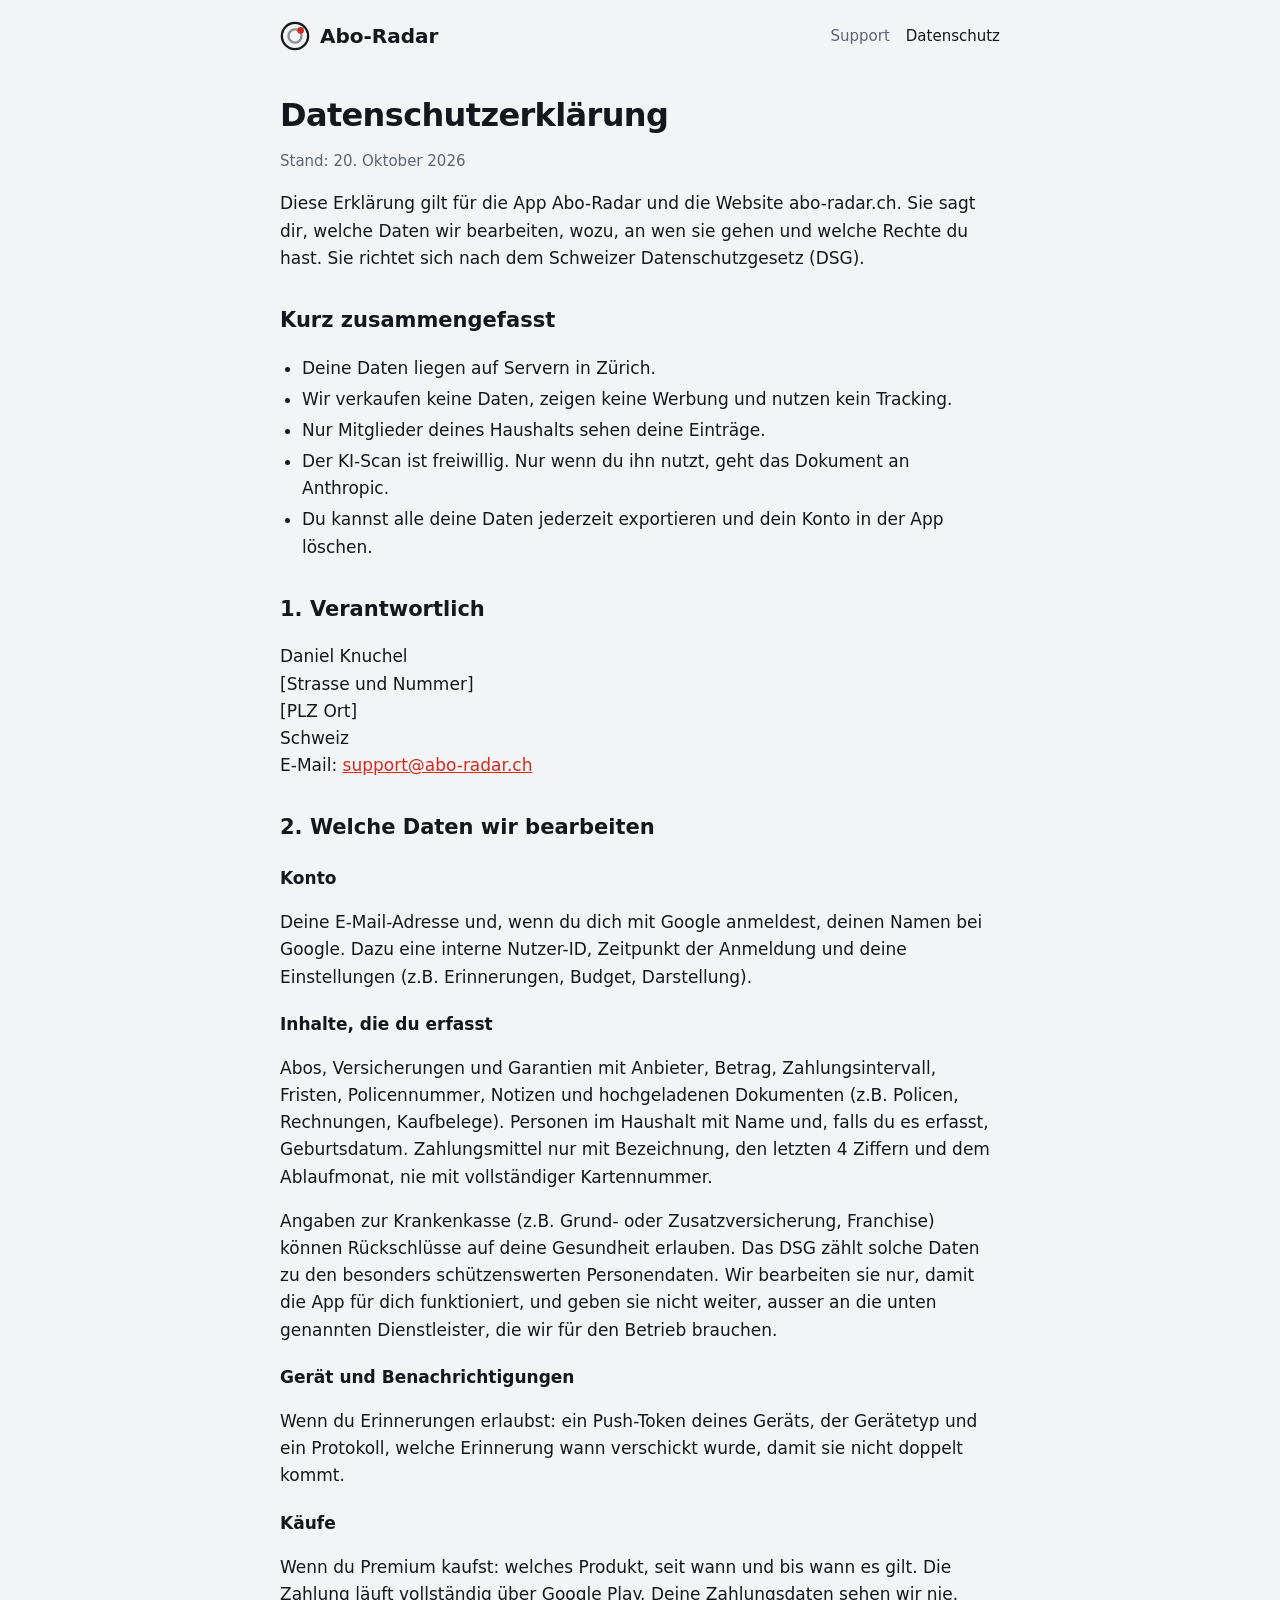
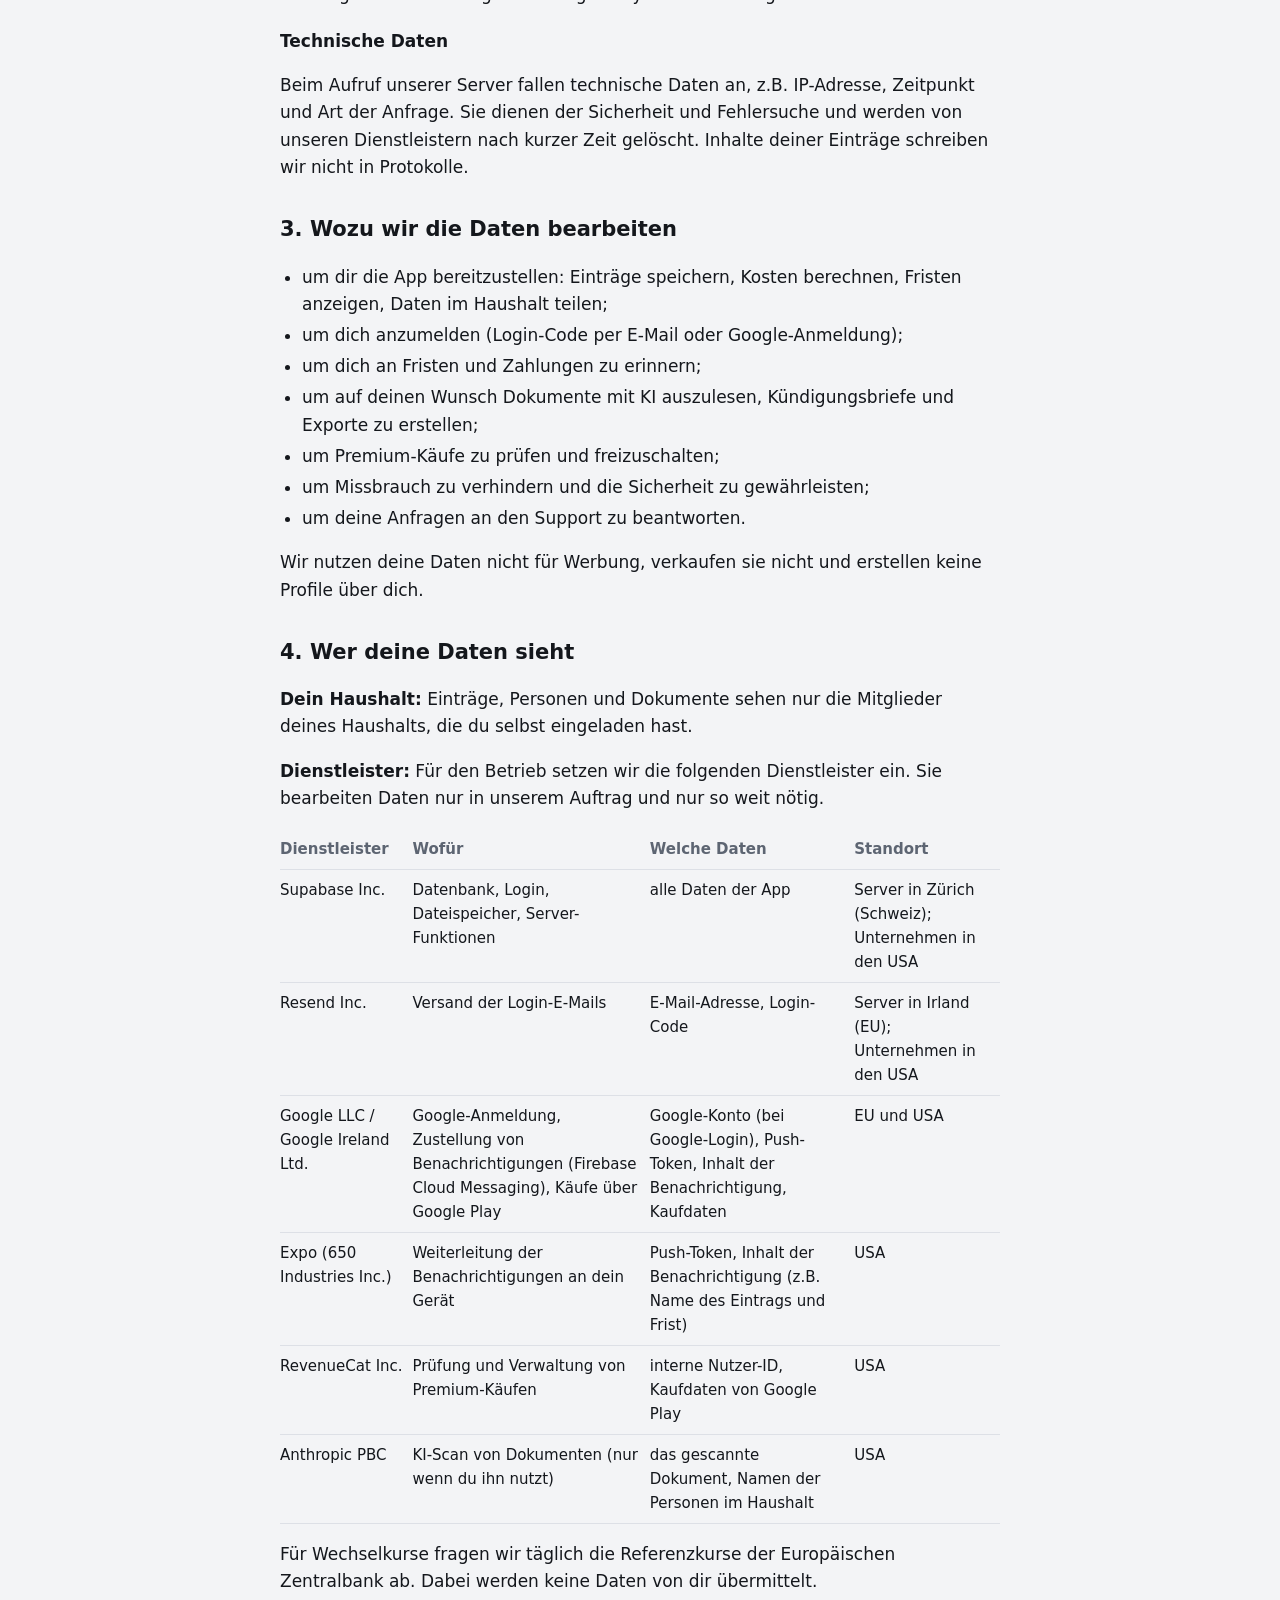
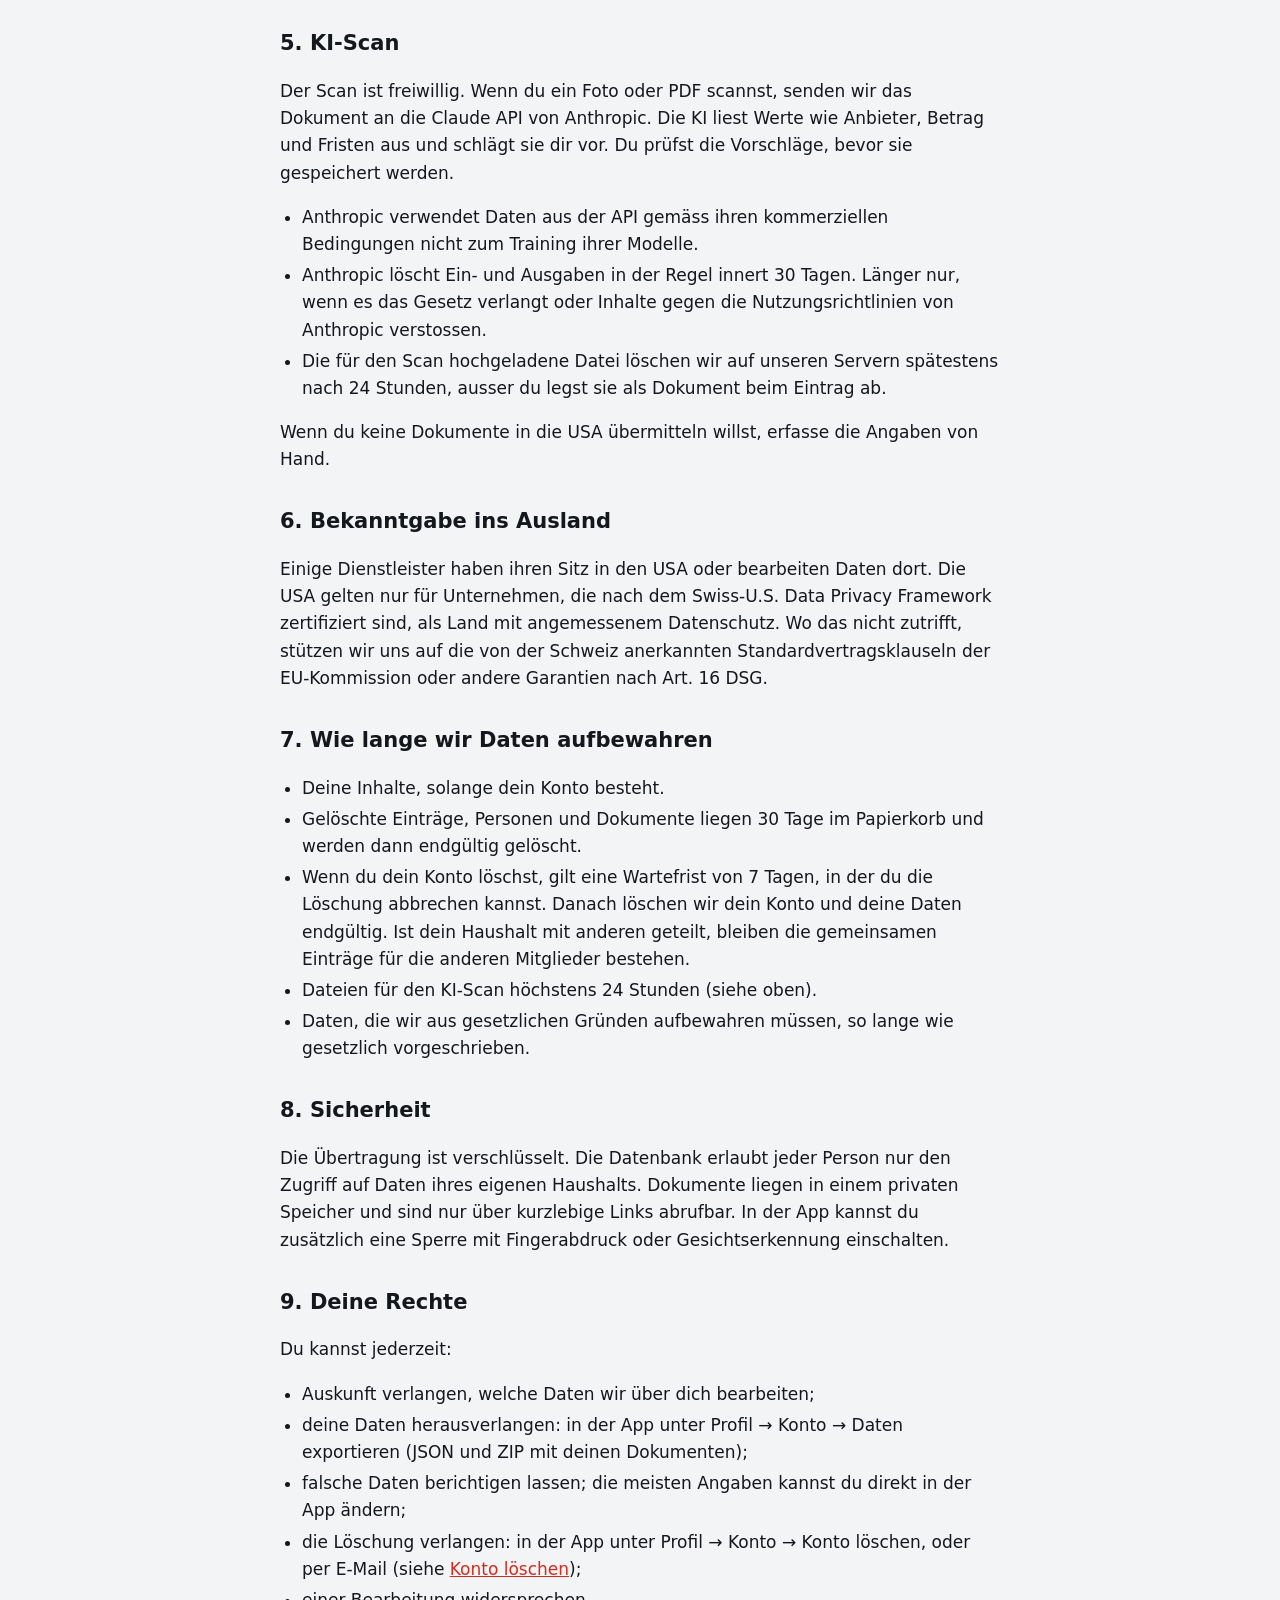
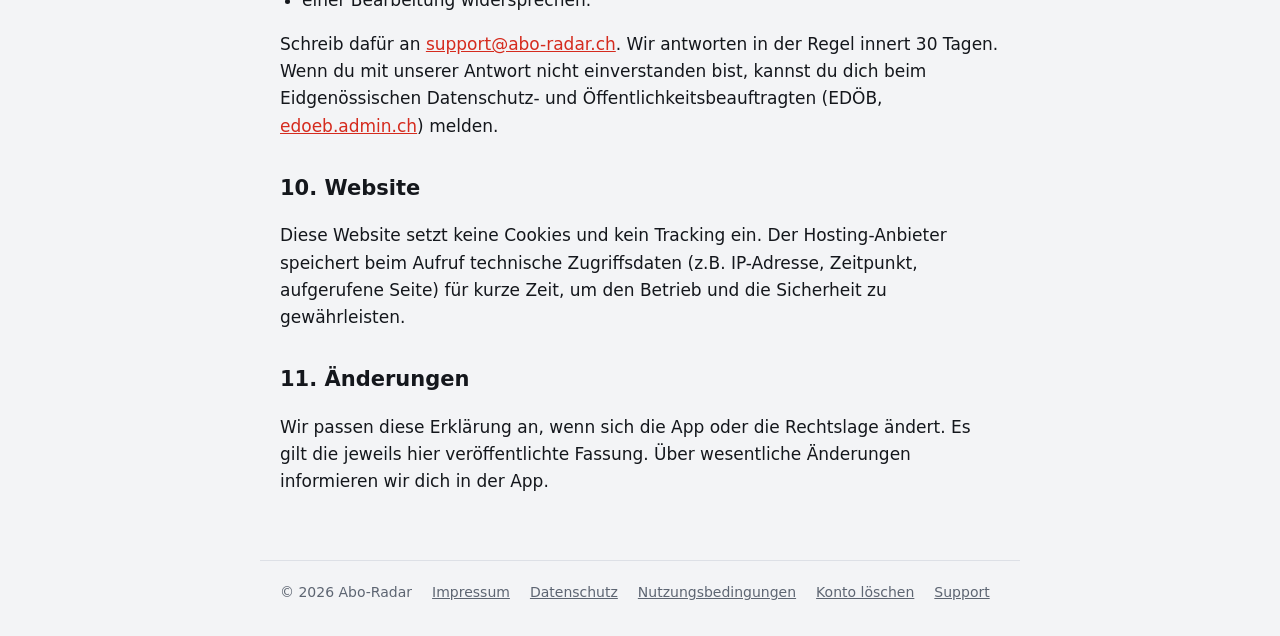
==== datenschutz.html @ ac2740a9 "Website für abo-radar.ch: Start, Datenschutz, Nutzungsbedingungen, Impressum, Support, Konto löschen" ====
<!doctype html>
<html lang="de-CH">
<head>
<meta charset="utf-8">
<meta name="viewport" content="width=device-width, initial-scale=1">
<title>Datenschutzerklärung – Abo-Radar</title>
<link rel="stylesheet" href="style.css">
<link rel="icon" href="favicon.svg" type="image/svg+xml">
</head>
<body>
<header>
  <a class="logo" href="./"><svg viewBox="0 0 32 32" aria-hidden="true"><circle cx="16" cy="16" r="14" fill="none" stroke="currentColor" stroke-width="2.5"/><circle cx="16" cy="16" r="7" fill="none" stroke="currentColor" stroke-width="2.5" opacity=".45"/><circle cx="22" cy="10" r="3.5" fill="#d52b1e"/></svg>Abo-Radar</a>
  <nav><a href="support.html">Support</a><a href="datenschutz.html" aria-current="page">Datenschutz</a></nav>
</header>
<main>
  <h1>Datenschutzerklärung</h1>
  <p class="stand">Stand: 20. Oktober 2026</p>

  <p>Diese Erklärung gilt für die App Abo-Radar und die Website abo-radar.ch. Sie sagt dir, welche Daten wir bearbeiten, wozu, an wen sie gehen und welche Rechte du hast. Sie richtet sich nach dem Schweizer Datenschutzgesetz (DSG).</p>

  <h2>Kurz zusammengefasst</h2>
  <ul>
    <li>Deine Daten liegen auf Servern in Zürich.</li>
    <li>Wir verkaufen keine Daten, zeigen keine Werbung und nutzen kein Tracking.</li>
    <li>Nur Mitglieder deines Haushalts sehen deine Einträge.</li>
    <li>Der KI-Scan ist freiwillig. Nur wenn du ihn nutzt, geht das Dokument an Anthropic.</li>
    <li>Du kannst alle deine Daten jederzeit exportieren und dein Konto in der App löschen.</li>
  </ul>

  <h2>1. Verantwortlich</h2>
  <p>Daniel Knuchel<br>[Strasse und Nummer]<br>[PLZ Ort]<br>Schweiz<br>E-Mail: <a href="mailto:support@abo-radar.ch">support@abo-radar.ch</a></p>

  <h2>2. Welche Daten wir bearbeiten</h2>
  <h3>Konto</h3>
  <p>Deine E-Mail-Adresse und, wenn du dich mit Google anmeldest, deinen Namen bei Google. Dazu eine interne Nutzer-ID, Zeitpunkt der Anmeldung und deine Einstellungen (z.B. Erinnerungen, Budget, Darstellung).</p>
  <h3>Inhalte, die du erfasst</h3>
  <p>Abos, Versicherungen und Garantien mit Anbieter, Betrag, Zahlungsintervall, Fristen, Policennummer, Notizen und hochgeladenen Dokumenten (z.B. Policen, Rechnungen, Kaufbelege). Personen im Haushalt mit Name und, falls du es erfasst, Geburtsdatum. Zahlungsmittel nur mit Bezeichnung, den letzten 4 Ziffern und dem Ablaufmonat, nie mit vollständiger Kartennummer.</p>
  <p>Angaben zur Krankenkasse (z.B. Grund- oder Zusatzversicherung, Franchise) können Rückschlüsse auf deine Gesundheit erlauben. Das DSG zählt solche Daten zu den besonders schützenswerten Personendaten. Wir bearbeiten sie nur, damit die App für dich funktioniert, und geben sie nicht weiter, ausser an die unten genannten Dienstleister, die wir für den Betrieb brauchen.</p>
  <h3>Gerät und Benachrichtigungen</h3>
  <p>Wenn du Erinnerungen erlaubst: ein Push-Token deines Geräts, der Gerätetyp und ein Protokoll, welche Erinnerung wann verschickt wurde, damit sie nicht doppelt kommt.</p>
  <h3>Käufe</h3>
  <p>Wenn du Premium kaufst: welches Produkt, seit wann und bis wann es gilt. Die Zahlung läuft vollständig über Google Play. Deine Zahlungsdaten sehen wir nie.</p>
  <h3>Technische Daten</h3>
  <p>Beim Aufruf unserer Server fallen technische Daten an, z.B. IP-Adresse, Zeitpunkt und Art der Anfrage. Sie dienen der Sicherheit und Fehlersuche und werden von unseren Dienstleistern nach kurzer Zeit gelöscht. Inhalte deiner Einträge schreiben wir nicht in Protokolle.</p>

  <h2>3. Wozu wir die Daten bearbeiten</h2>
  <ul>
    <li>um dir die App bereitzustellen: Einträge speichern, Kosten berechnen, Fristen anzeigen, Daten im Haushalt teilen;</li>
    <li>um dich anzumelden (Login-Code per E-Mail oder Google-Anmeldung);</li>
    <li>um dich an Fristen und Zahlungen zu erinnern;</li>
    <li>um auf deinen Wunsch Dokumente mit KI auszulesen, Kündigungsbriefe und Exporte zu erstellen;</li>
    <li>um Premium-Käufe zu prüfen und freizuschalten;</li>
    <li>um Missbrauch zu verhindern und die Sicherheit zu gewährleisten;</li>
    <li>um deine Anfragen an den Support zu beantworten.</li>
  </ul>
  <p>Wir nutzen deine Daten nicht für Werbung, verkaufen sie nicht und erstellen keine Profile über dich.</p>

  <h2>4. Wer deine Daten sieht</h2>
  <p><strong>Dein Haushalt:</strong> Einträge, Personen und Dokumente sehen nur die Mitglieder deines Haushalts, die du selbst eingeladen hast.</p>
  <p><strong>Dienstleister:</strong> Für den Betrieb setzen wir die folgenden Dienstleister ein. Sie bearbeiten Daten nur in unserem Auftrag und nur so weit nötig.</p>
  <div class="table-wrap">
  <table>
    <tr><th>Dienstleister</th><th>Wofür</th><th>Welche Daten</th><th>Standort</th></tr>
    <tr><td>Supabase Inc.</td><td>Datenbank, Login, Dateispeicher, Server-Funktionen</td><td>alle Daten der App</td><td>Server in Zürich (Schweiz); Unternehmen in den USA</td></tr>
    <tr><td>Resend Inc.</td><td>Versand der Login-E-Mails</td><td>E-Mail-Adresse, Login-Code</td><td>Server in Irland (EU); Unternehmen in den USA</td></tr>
    <tr><td>Google LLC / Google Ireland Ltd.</td><td>Google-Anmeldung, Zustellung von Benachrichtigungen (Firebase Cloud Messaging), Käufe über Google Play</td><td>Google-Konto (bei Google-Login), Push-Token, Inhalt der Benachrichtigung, Kaufdaten</td><td>EU und USA</td></tr>
    <tr><td>Expo (650 Industries Inc.)</td><td>Weiterleitung der Benachrichtigungen an dein Gerät</td><td>Push-Token, Inhalt der Benachrichtigung (z.B. Name des Eintrags und Frist)</td><td>USA</td></tr>
    <tr><td>RevenueCat Inc.</td><td>Prüfung und Verwaltung von Premium-Käufen</td><td>interne Nutzer-ID, Kaufdaten von Google Play</td><td>USA</td></tr>
    <tr><td>Anthropic PBC</td><td>KI-Scan von Dokumenten (nur wenn du ihn nutzt)</td><td>das gescannte Dokument, Namen der Personen im Haushalt</td><td>USA</td></tr>
  </table>
  </div>
  <p>Für Wechselkurse fragen wir täglich die Referenzkurse der Europäischen Zentralbank ab. Dabei werden keine Daten von dir übermittelt.</p>

  <h2>5. KI-Scan</h2>
  <p>Der Scan ist freiwillig. Wenn du ein Foto oder PDF scannst, senden wir das Dokument an die Claude API von Anthropic. Die KI liest Werte wie Anbieter, Betrag und Fristen aus und schlägt sie dir vor. Du prüfst die Vorschläge, bevor sie gespeichert werden.</p>
  <ul>
    <li>Anthropic verwendet Daten aus der API gemäss ihren kommerziellen Bedingungen nicht zum Training ihrer Modelle.</li>
    <li>Anthropic löscht Ein- und Ausgaben in der Regel innert 30 Tagen. Länger nur, wenn es das Gesetz verlangt oder Inhalte gegen die Nutzungsrichtlinien von Anthropic verstossen.</li>
    <li>Die für den Scan hochgeladene Datei löschen wir auf unseren Servern spätestens nach 24 Stunden, ausser du legst sie als Dokument beim Eintrag ab.</li>
  </ul>
  <p>Wenn du keine Dokumente in die USA übermitteln willst, erfasse die Angaben von Hand.</p>

  <h2>6. Bekanntgabe ins Ausland</h2>
  <p>Einige Dienstleister haben ihren Sitz in den USA oder bearbeiten Daten dort. Die USA gelten nur für Unternehmen, die nach dem Swiss-U.S. Data Privacy Framework zertifiziert sind, als Land mit angemessenem Datenschutz. Wo das nicht zutrifft, stützen wir uns auf die von der Schweiz anerkannten Standardvertragsklauseln der EU-Kommission oder andere Garantien nach Art. 16 DSG.</p>

  <h2>7. Wie lange wir Daten aufbewahren</h2>
  <ul>
    <li>Deine Inhalte, solange dein Konto besteht.</li>
    <li>Gelöschte Einträge, Personen und Dokumente liegen 30 Tage im Papierkorb und werden dann endgültig gelöscht.</li>
    <li>Wenn du dein Konto löschst, gilt eine Wartefrist von 7 Tagen, in der du die Löschung abbrechen kannst. Danach löschen wir dein Konto und deine Daten endgültig. Ist dein Haushalt mit anderen geteilt, bleiben die gemeinsamen Einträge für die anderen Mitglieder bestehen.</li>
    <li>Dateien für den KI-Scan höchstens 24 Stunden (siehe oben).</li>
    <li>Daten, die wir aus gesetzlichen Gründen aufbewahren müssen, so lange wie gesetzlich vorgeschrieben.</li>
  </ul>

  <h2>8. Sicherheit</h2>
  <p>Die Übertragung ist verschlüsselt. Die Datenbank erlaubt jeder Person nur den Zugriff auf Daten ihres eigenen Haushalts. Dokumente liegen in einem privaten Speicher und sind nur über kurzlebige Links abrufbar. In der App kannst du zusätzlich eine Sperre mit Fingerabdruck oder Gesichtserkennung einschalten.</p>

  <h2>9. Deine Rechte</h2>
  <p>Du kannst jederzeit:</p>
  <ul>
    <li>Auskunft verlangen, welche Daten wir über dich bearbeiten;</li>
    <li>deine Daten herausverlangen: in der App unter Profil → Konto → Daten exportieren (JSON und ZIP mit deinen Dokumenten);</li>
    <li>falsche Daten berichtigen lassen; die meisten Angaben kannst du direkt in der App ändern;</li>
    <li>die Löschung verlangen: in der App unter Profil → Konto → Konto löschen, oder per E-Mail (siehe <a href="konto-loeschen.html">Konto löschen</a>);</li>
    <li>einer Bearbeitung widersprechen.</li>
  </ul>
  <p>Schreib dafür an <a href="mailto:support@abo-radar.ch">support@abo-radar.ch</a>. Wir antworten in der Regel innert 30 Tagen. Wenn du mit unserer Antwort nicht einverstanden bist, kannst du dich beim Eidgenössischen Datenschutz- und Öffentlichkeitsbeauftragten (EDÖB, <a href="https://www.edoeb.admin.ch">edoeb.admin.ch</a>) melden.</p>

  <h2>10. Website</h2>
  <p>Diese Website setzt keine Cookies und kein Tracking ein. Der Hosting-Anbieter speichert beim Aufruf technische Zugriffsdaten (z.B. IP-Adresse, Zeitpunkt, aufgerufene Seite) für kurze Zeit, um den Betrieb und die Sicherheit zu gewährleisten.</p>

  <h2>11. Änderungen</h2>
  <p>Wir passen diese Erklärung an, wenn sich die App oder die Rechtslage ändert. Es gilt die jeweils hier veröffentlichte Fassung. Über wesentliche Änderungen informieren wir dich in der App.</p>
</main>
<footer>
  <span>© 2026 Abo-Radar</span>
  <a href="impressum.html">Impressum</a>
  <a href="datenschutz.html">Datenschutz</a>
  <a href="nutzungsbedingungen.html">Nutzungsbedingungen</a>
  <a href="konto-loeschen.html">Konto löschen</a>
  <a href="support.html">Support</a>
</footer>
</body>
</html>
---- style.css ----
/* Farben aus apps/mobile/src/lib/theme.ts */
:root {
  --bg: #f3f4f6;
  --surface: #ffffff;
  --fg: #14171c;
  --muted: #5d6572;
  --line: #dde0e6;
  --accent: #d52b1e;
  --accent-soft: #fbe7e5;
  color-scheme: light dark;
}
@media (prefers-color-scheme: dark) {
  :root {
    --bg: #101216;
    --surface: #191c22;
    --fg: #eceef2;
    --muted: #9aa2ae;
    --line: #2b3039;
    --accent: #ff5a4c;
    --accent-soft: #3a1a18;
  }
}

* { box-sizing: border-box; }
html { -webkit-text-size-adjust: 100%; }
body {
  margin: 0;
  background: var(--bg);
  color: var(--fg);
  font: 17px/1.6 system-ui, -apple-system, "Segoe UI", Roboto, sans-serif;
}
a { color: var(--accent); }
a:hover { text-decoration-thickness: 2px; }

header, main, footer { max-width: 760px; margin: 0 auto; padding: 0 20px; }
header { display: flex; align-items: center; justify-content: space-between; gap: 16px; padding-top: 20px; padding-bottom: 20px; flex-wrap: wrap; }
.logo { display: inline-flex; align-items: center; gap: 10px; font-weight: 800; font-size: 20px; color: var(--fg); text-decoration: none; }
.logo svg { width: 30px; height: 30px; }
nav { display: flex; gap: 16px; flex-wrap: wrap; font-size: 15px; }
nav a { color: var(--muted); text-decoration: none; }
nav a:hover, nav a[aria-current="page"] { color: var(--fg); }

main { padding-bottom: 48px; }
.card { background: var(--surface); border: 1px solid var(--line); border-radius: 16px; padding: 24px; margin: 16px 0; }
h1 { font-size: 32px; line-height: 1.2; margin: 24px 0 8px; letter-spacing: -0.02em; }
h2 { font-size: 21px; margin: 32px 0 8px; }
h3 { font-size: 17px; margin: 20px 0 4px; }
.lead { font-size: 19px; color: var(--muted); margin-top: 0; }
.stand { color: var(--muted); font-size: 15px; }
.muted { color: var(--muted); }
ul { padding-left: 22px; }
li { margin: 4px 0; }
table { width: 100%; border-collapse: collapse; font-size: 15px; }
th, td { text-align: left; vertical-align: top; padding: 8px 8px 8px 0; border-bottom: 1px solid var(--line); }
th { color: var(--muted); font-weight: 600; }
.table-wrap { overflow-x: auto; }
.hinweis { background: var(--accent-soft); border-radius: 12px; padding: 14px 16px; margin: 16px 0; }
.button { display: inline-block; background: var(--accent); color: #fff; text-decoration: none; font-weight: 700; padding: 12px 20px; border-radius: 12px; }
.features { display: grid; grid-template-columns: repeat(auto-fit, minmax(210px, 1fr)); gap: 12px; margin: 24px 0; }
.features .card { margin: 0; padding: 18px; }
.features h3 { margin-top: 0; }
.features p { margin: 0; color: var(--muted); font-size: 15px; }

footer { border-top: 1px solid var(--line); padding-top: 20px; padding-bottom: 32px; color: var(--muted); font-size: 14px; display: flex; flex-wrap: wrap; gap: 8px 20px; }
footer a { color: var(--muted); }
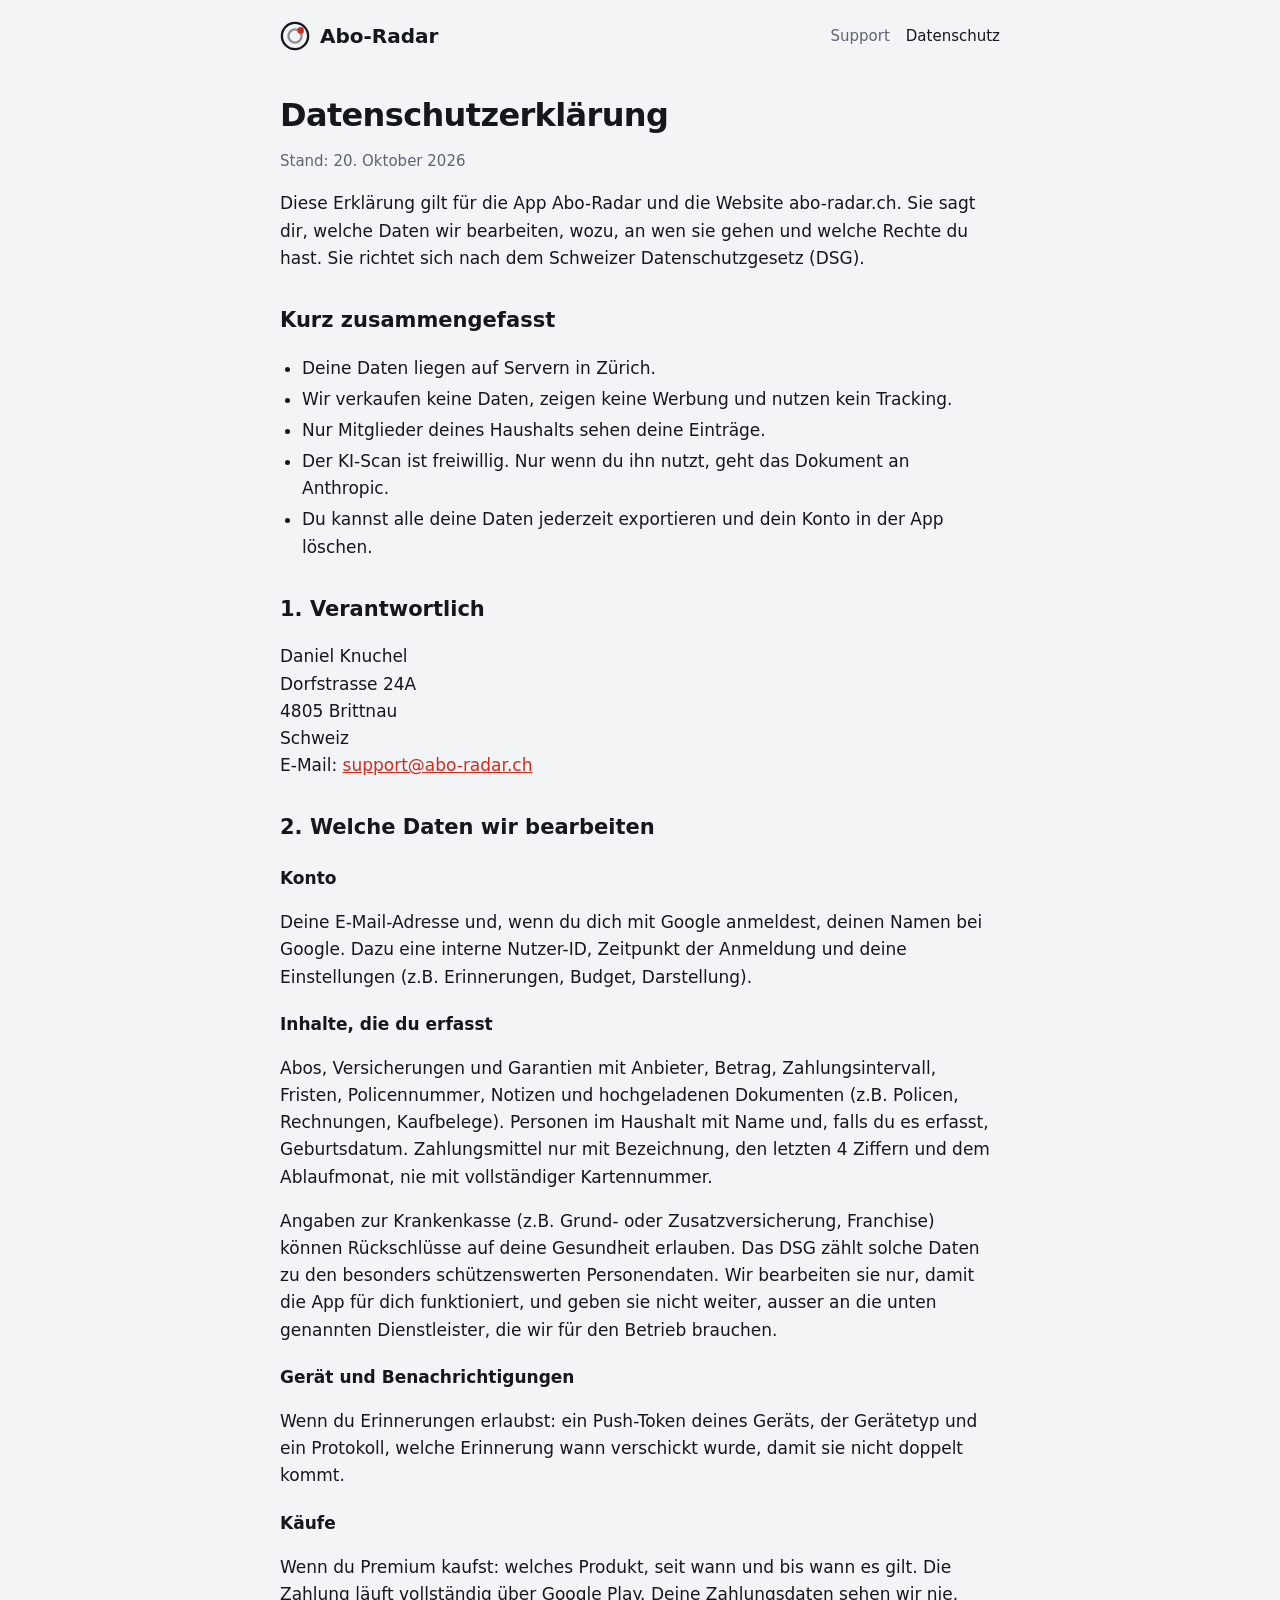
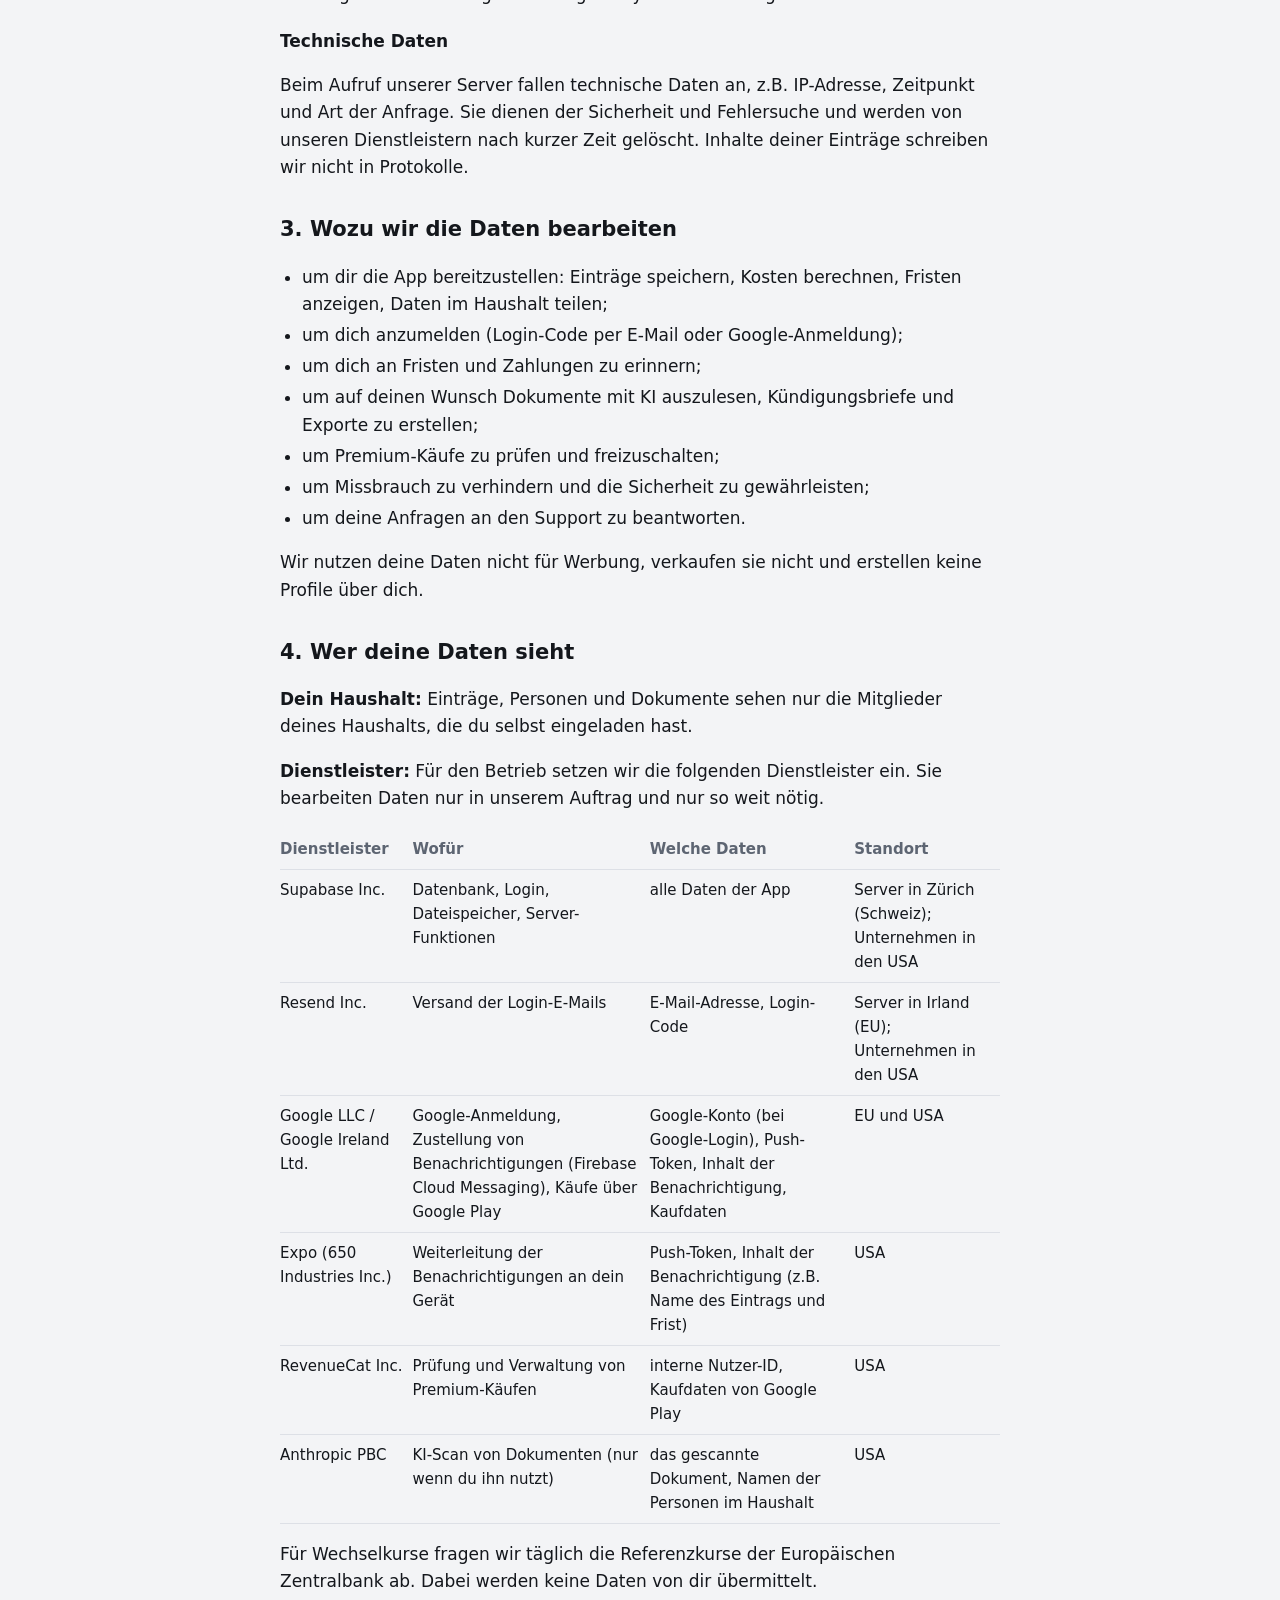
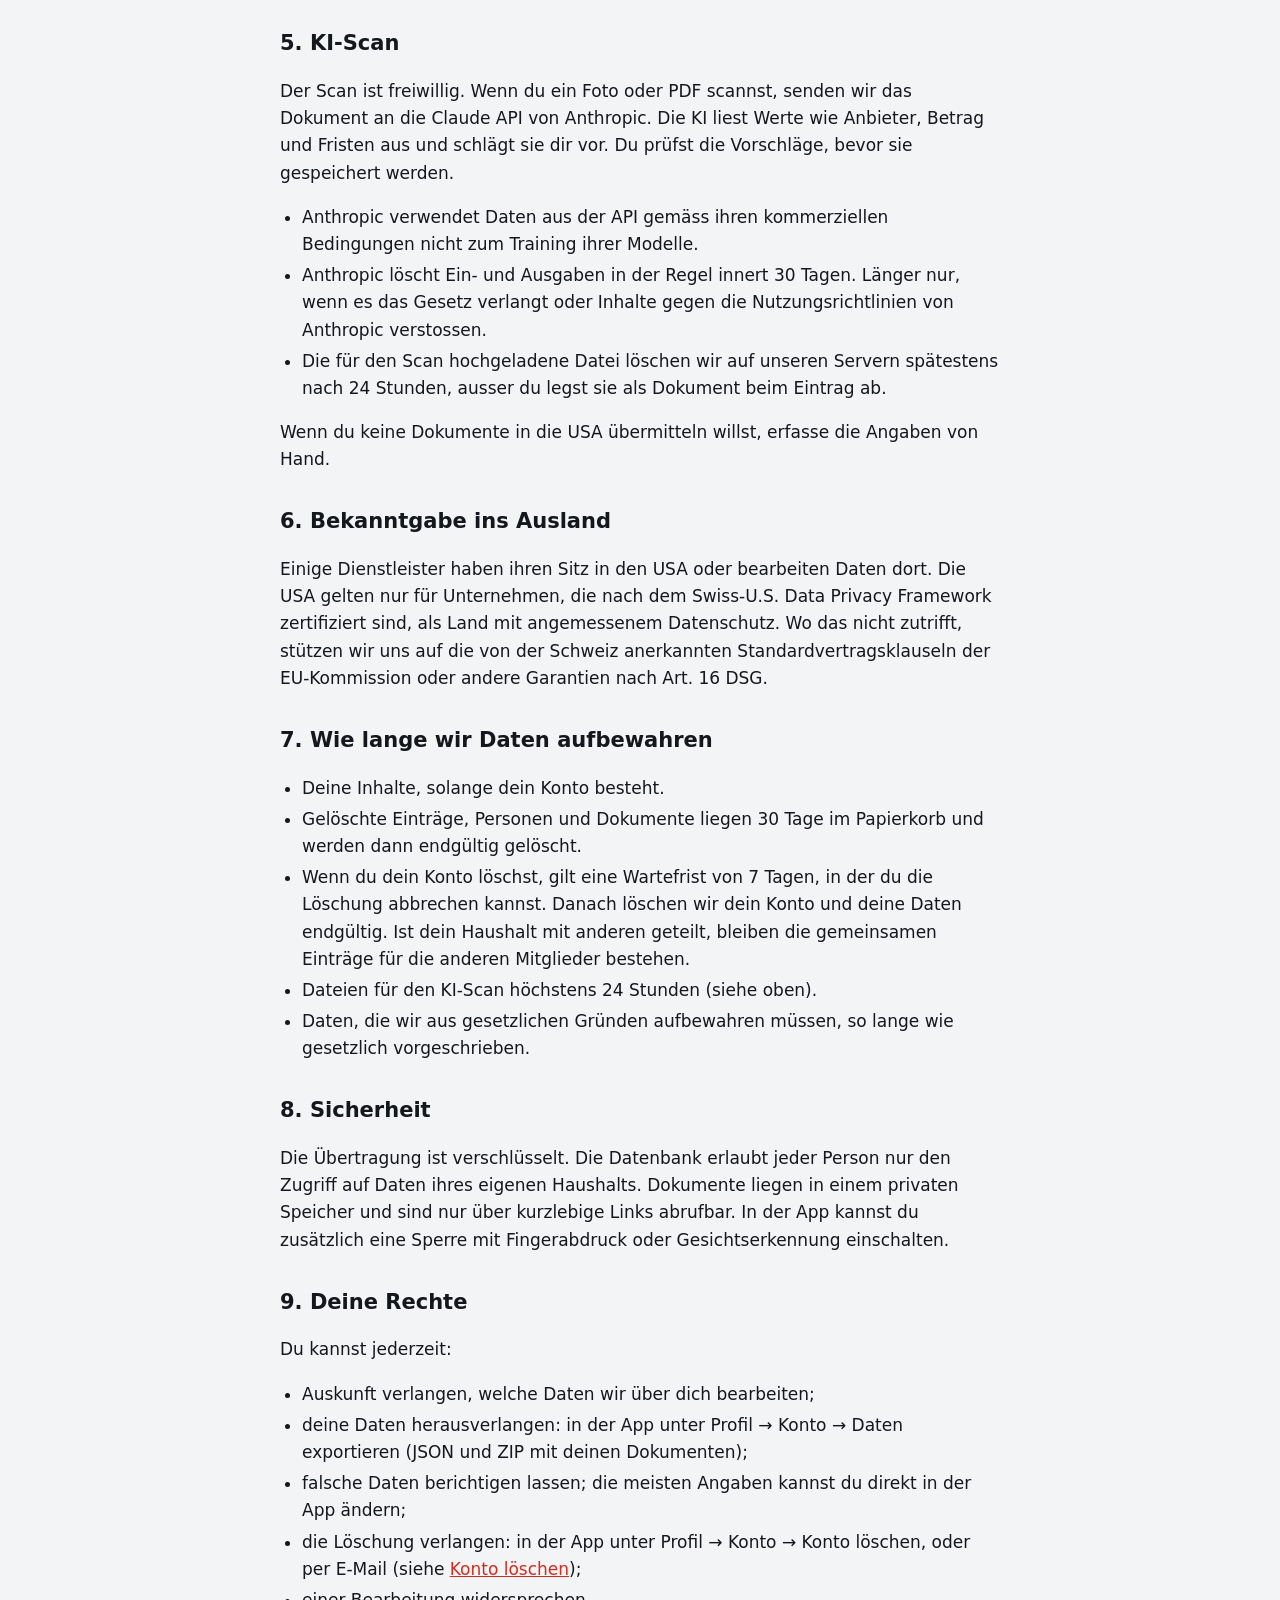
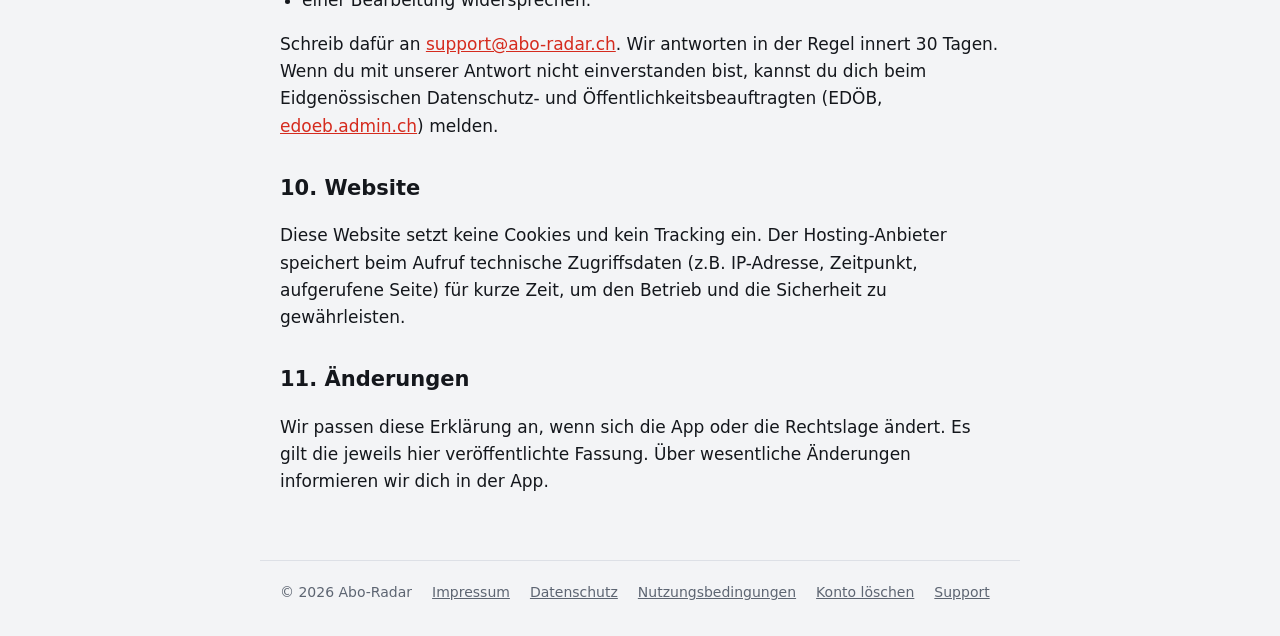
==== commit 5cf3c44b: "Website: Adresse eingesetzt, Dateien für GitHub Pages (CNAME, .nojekyll) Co-Authored-By: Claude Opus" ====
--- a/datenschutz.html
+++ b/datenschutz.html
@@ -28,7 +28,7 @@
   </ul>
 
   <h2>1. Verantwortlich</h2>
-  <p>Daniel Knuchel<br>[Strasse und Nummer]<br>[PLZ Ort]<br>Schweiz<br>E-Mail: <a href="mailto:support@abo-radar.ch">support@abo-radar.ch</a></p>
+  <p>Daniel Knuchel<br>Dorfstrasse 24A<br>4805 Brittnau<br>Schweiz<br>E-Mail: <a href="mailto:support@abo-radar.ch">support@abo-radar.ch</a></p>
 
   <h2>2. Welche Daten wir bearbeiten</h2>
   <h3>Konto</h3>
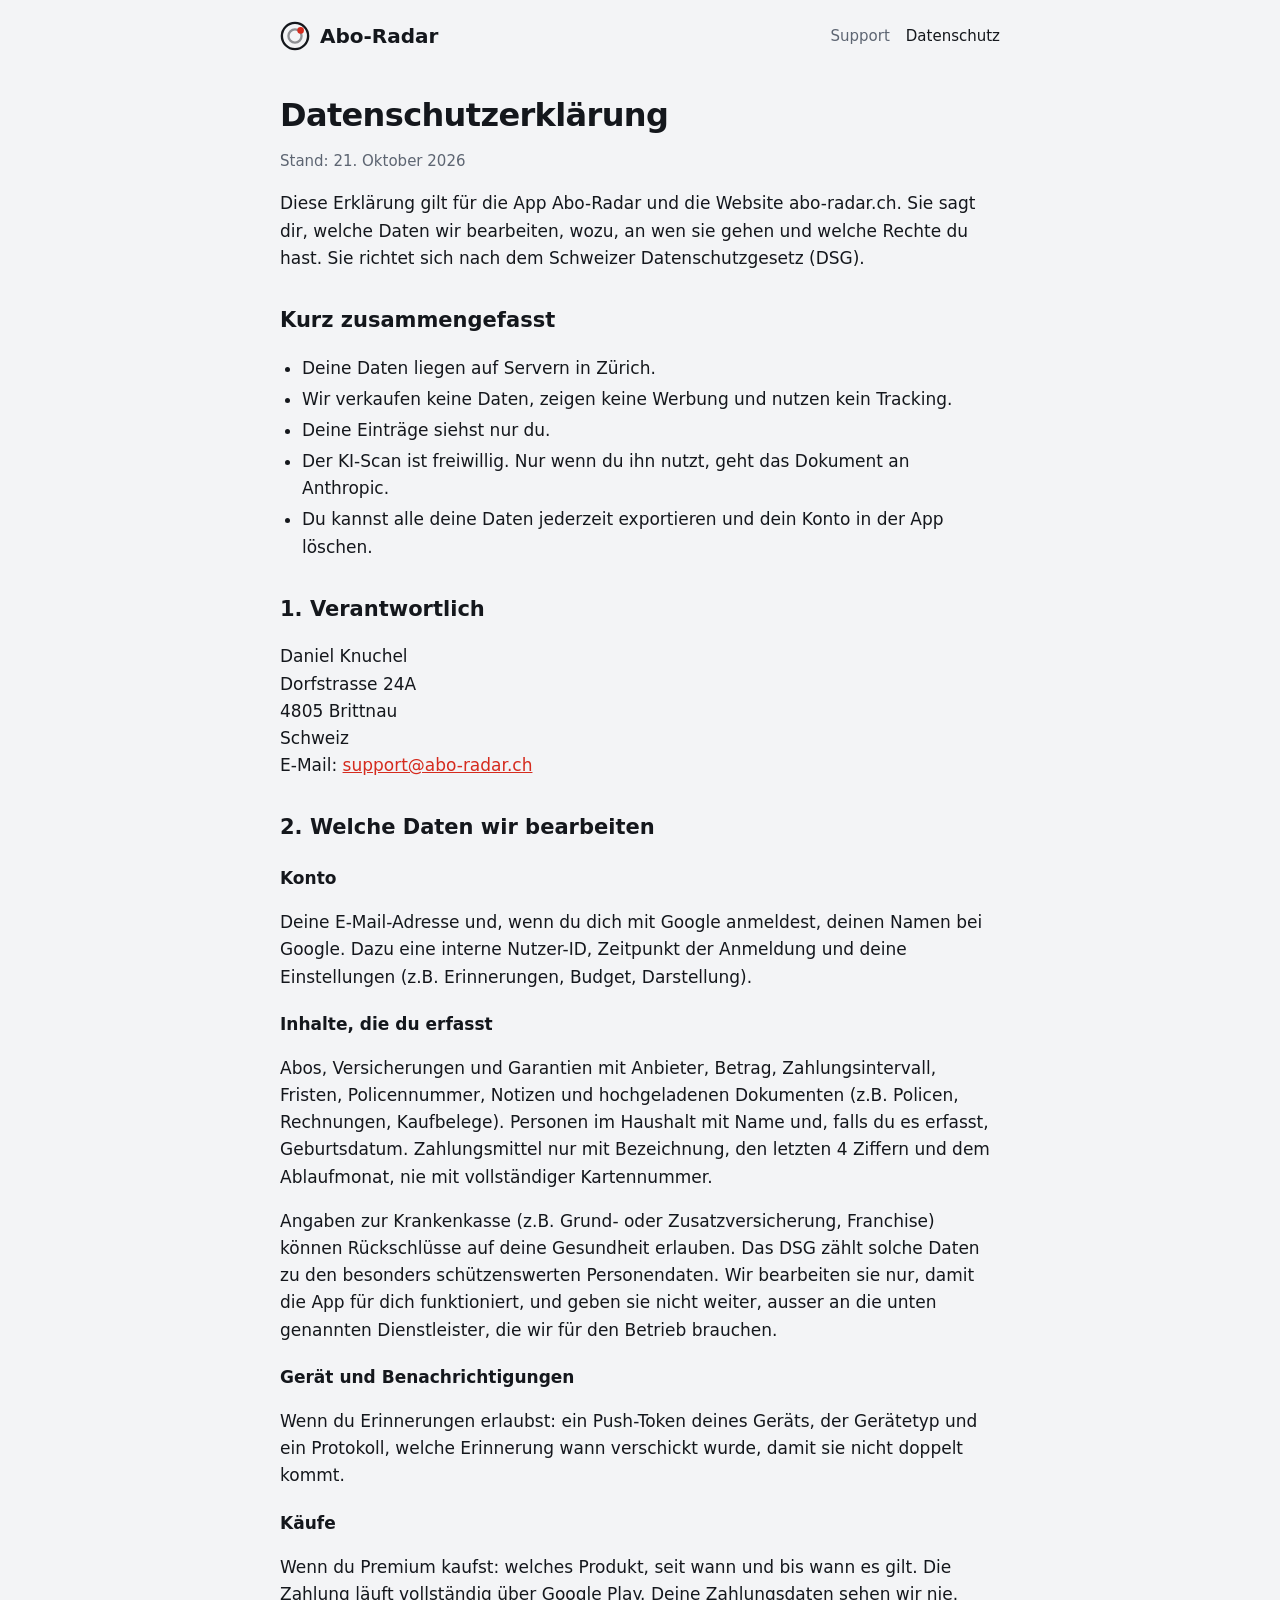
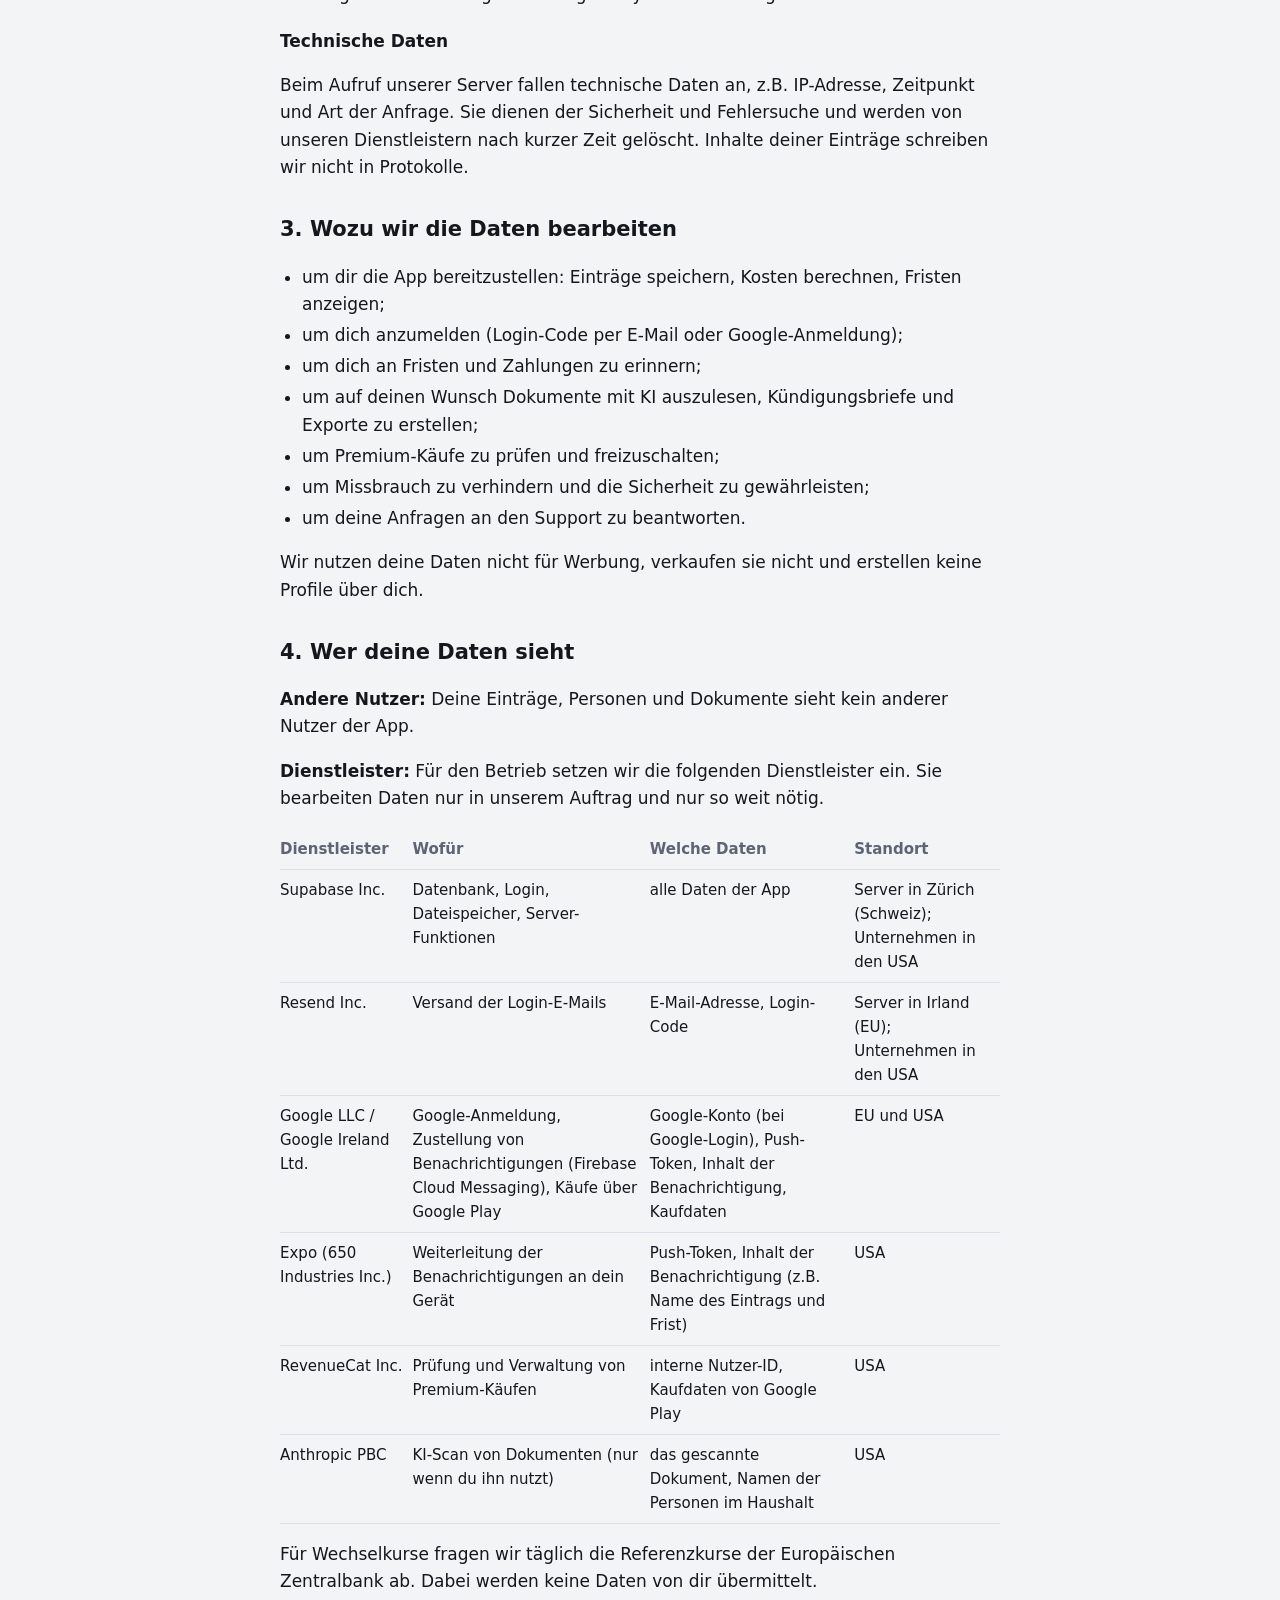
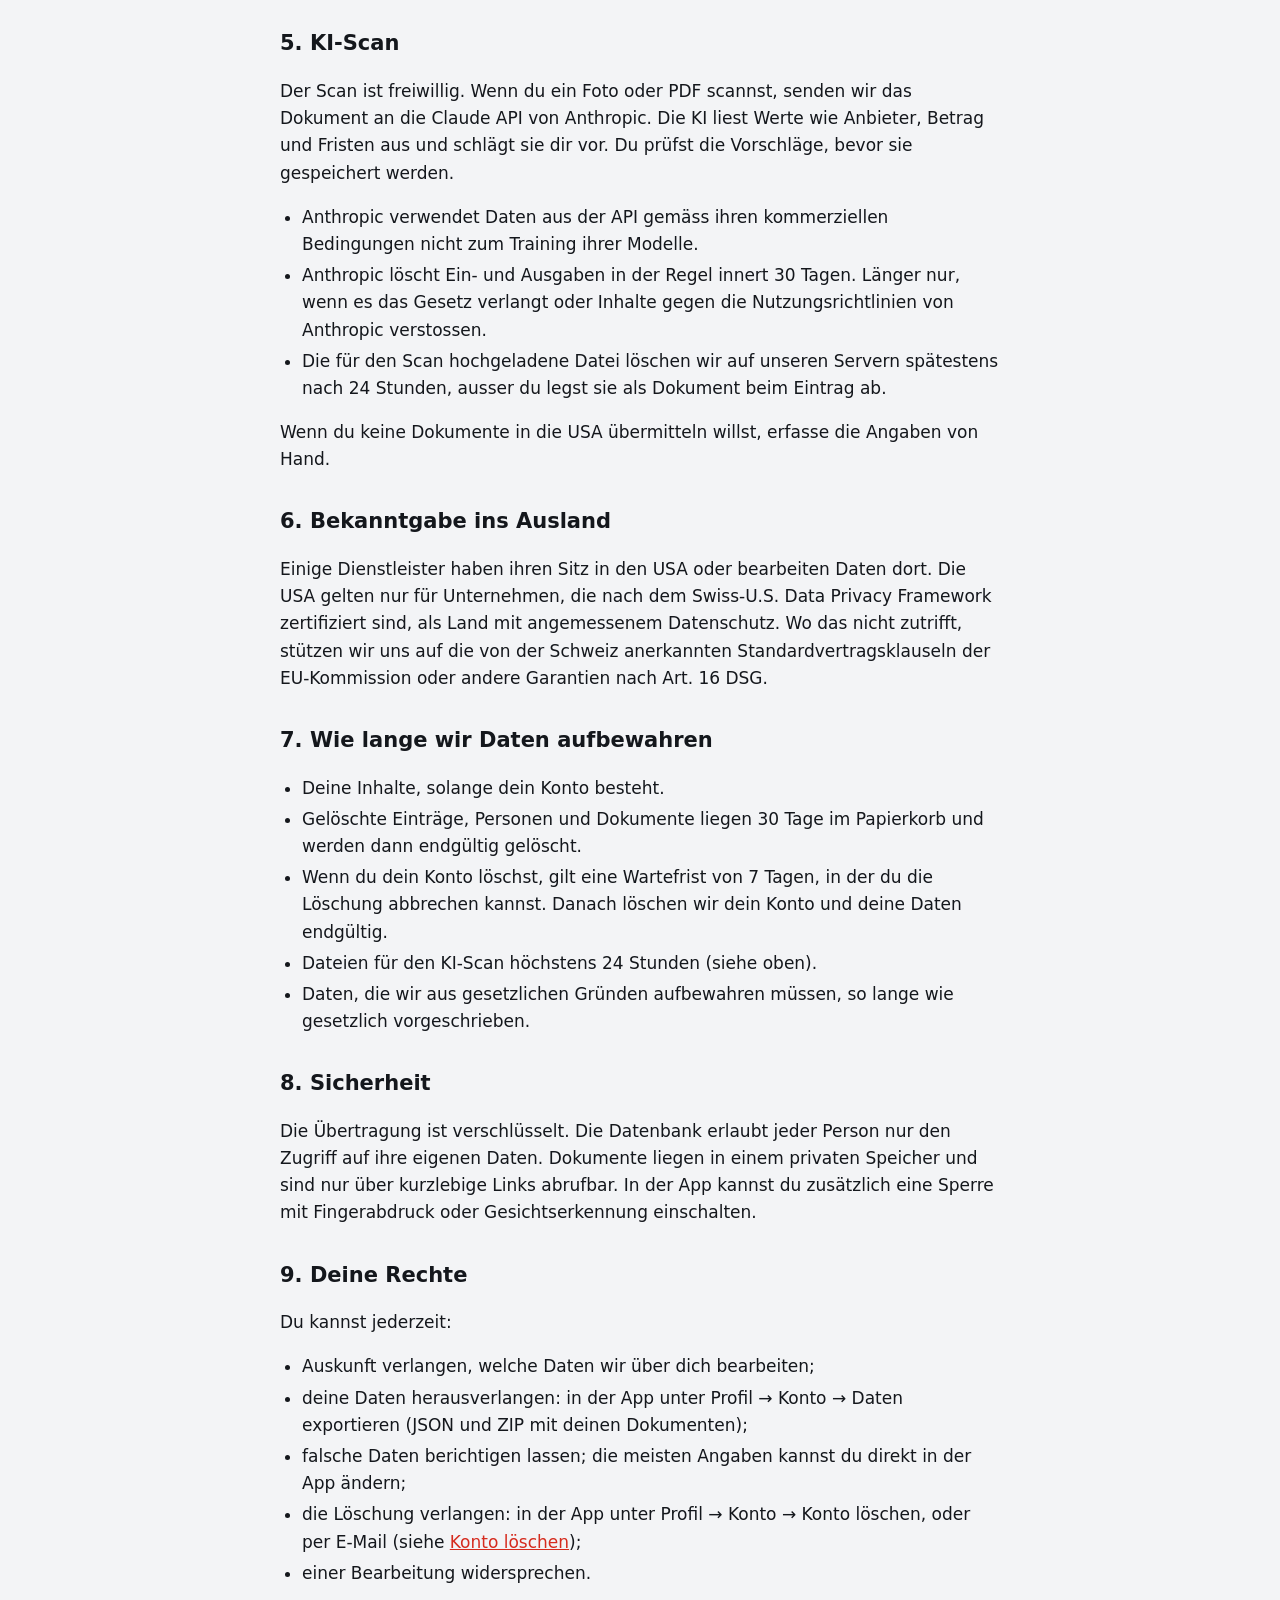
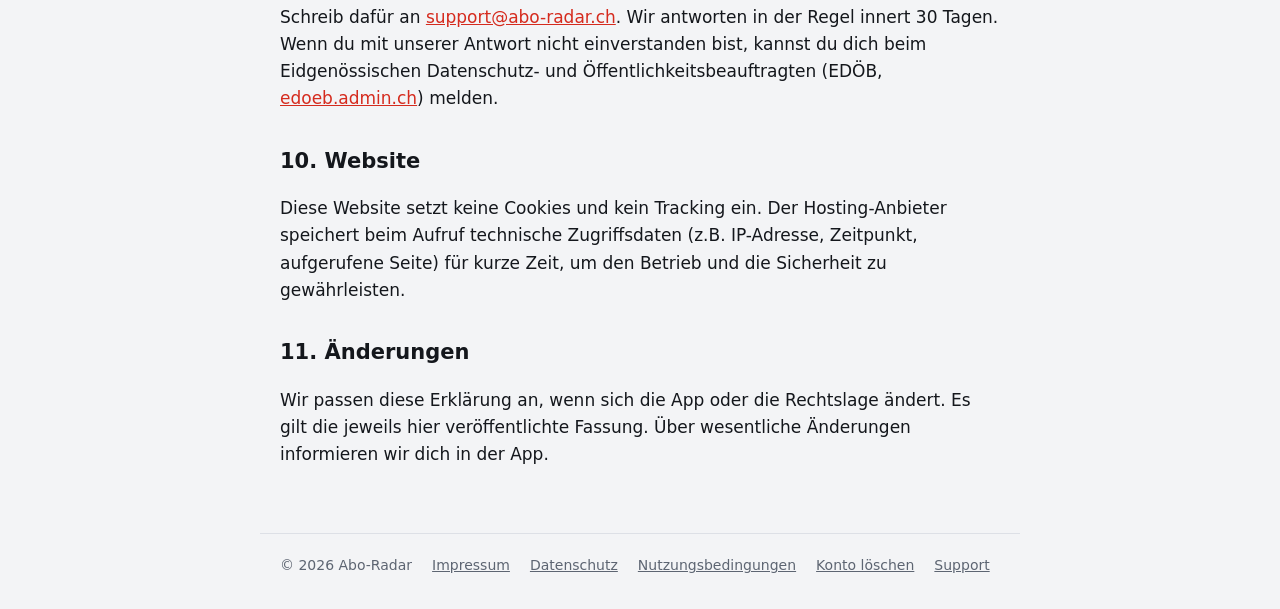
==== commit b4046ea7: "Texte: «Haushalt teilen» gibt es noch nicht – Website, Store-Text und Altersfreigabe korrigiert Co-A" ====
--- a/datenschutz.html
+++ b/datenschutz.html
@@ -14,7 +14,7 @@
 </header>
 <main>
   <h1>Datenschutzerklärung</h1>
-  <p class="stand">Stand: 20. Oktober 2026</p>
+  <p class="stand">Stand: 21. Oktober 2026</p>
 
   <p>Diese Erklärung gilt für die App Abo-Radar und die Website abo-radar.ch. Sie sagt dir, welche Daten wir bearbeiten, wozu, an wen sie gehen und welche Rechte du hast. Sie richtet sich nach dem Schweizer Datenschutzgesetz (DSG).</p>
 
@@ -22,7 +22,7 @@
   <ul>
     <li>Deine Daten liegen auf Servern in Zürich.</li>
     <li>Wir verkaufen keine Daten, zeigen keine Werbung und nutzen kein Tracking.</li>
-    <li>Nur Mitglieder deines Haushalts sehen deine Einträge.</li>
+    <li>Deine Einträge siehst nur du.</li>
     <li>Der KI-Scan ist freiwillig. Nur wenn du ihn nutzt, geht das Dokument an Anthropic.</li>
     <li>Du kannst alle deine Daten jederzeit exportieren und dein Konto in der App löschen.</li>
   </ul>
@@ -45,7 +45,7 @@
 
   <h2>3. Wozu wir die Daten bearbeiten</h2>
   <ul>
-    <li>um dir die App bereitzustellen: Einträge speichern, Kosten berechnen, Fristen anzeigen, Daten im Haushalt teilen;</li>
+    <li>um dir die App bereitzustellen: Einträge speichern, Kosten berechnen, Fristen anzeigen;</li>
     <li>um dich anzumelden (Login-Code per E-Mail oder Google-Anmeldung);</li>
     <li>um dich an Fristen und Zahlungen zu erinnern;</li>
     <li>um auf deinen Wunsch Dokumente mit KI auszulesen, Kündigungsbriefe und Exporte zu erstellen;</li>
@@ -56,7 +56,7 @@
   <p>Wir nutzen deine Daten nicht für Werbung, verkaufen sie nicht und erstellen keine Profile über dich.</p>
 
   <h2>4. Wer deine Daten sieht</h2>
-  <p><strong>Dein Haushalt:</strong> Einträge, Personen und Dokumente sehen nur die Mitglieder deines Haushalts, die du selbst eingeladen hast.</p>
+  <p><strong>Andere Nutzer:</strong> Deine Einträge, Personen und Dokumente sieht kein anderer Nutzer der App.</p>
   <p><strong>Dienstleister:</strong> Für den Betrieb setzen wir die folgenden Dienstleister ein. Sie bearbeiten Daten nur in unserem Auftrag und nur so weit nötig.</p>
   <div class="table-wrap">
   <table>
@@ -87,13 +87,13 @@
   <ul>
     <li>Deine Inhalte, solange dein Konto besteht.</li>
     <li>Gelöschte Einträge, Personen und Dokumente liegen 30 Tage im Papierkorb und werden dann endgültig gelöscht.</li>
-    <li>Wenn du dein Konto löschst, gilt eine Wartefrist von 7 Tagen, in der du die Löschung abbrechen kannst. Danach löschen wir dein Konto und deine Daten endgültig. Ist dein Haushalt mit anderen geteilt, bleiben die gemeinsamen Einträge für die anderen Mitglieder bestehen.</li>
+    <li>Wenn du dein Konto löschst, gilt eine Wartefrist von 7 Tagen, in der du die Löschung abbrechen kannst. Danach löschen wir dein Konto und deine Daten endgültig.</li>
     <li>Dateien für den KI-Scan höchstens 24 Stunden (siehe oben).</li>
     <li>Daten, die wir aus gesetzlichen Gründen aufbewahren müssen, so lange wie gesetzlich vorgeschrieben.</li>
   </ul>
 
   <h2>8. Sicherheit</h2>
-  <p>Die Übertragung ist verschlüsselt. Die Datenbank erlaubt jeder Person nur den Zugriff auf Daten ihres eigenen Haushalts. Dokumente liegen in einem privaten Speicher und sind nur über kurzlebige Links abrufbar. In der App kannst du zusätzlich eine Sperre mit Fingerabdruck oder Gesichtserkennung einschalten.</p>
+  <p>Die Übertragung ist verschlüsselt. Die Datenbank erlaubt jeder Person nur den Zugriff auf ihre eigenen Daten. Dokumente liegen in einem privaten Speicher und sind nur über kurzlebige Links abrufbar. In der App kannst du zusätzlich eine Sperre mit Fingerabdruck oder Gesichtserkennung einschalten.</p>
 
   <h2>9. Deine Rechte</h2>
   <p>Du kannst jederzeit:</p>
